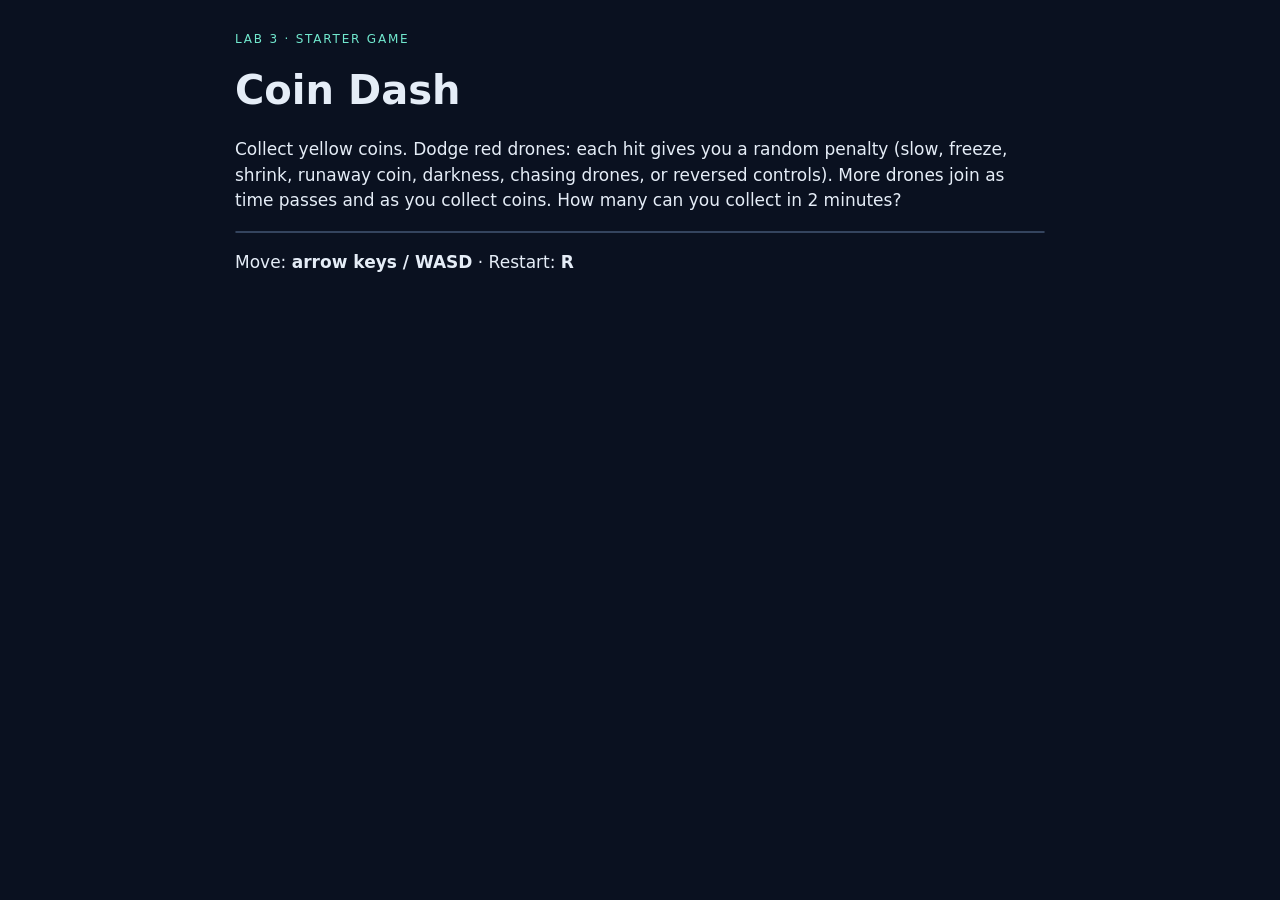
==== upgraded/index.html @ bdf5cee5 "Add upgraded Coin Dash with random drone penalties Hitting a drone no longer ends the round. Instead" ====
<!doctype html>
<html lang="en">
<head>
<meta charset="utf-8"><meta name="viewport" content="width=device-width,initial-scale=1">
<title>Coin Dash — Upgraded</title>
<link rel="stylesheet" href="style.css">
</head>
<body>
<main>
  <header><p>LAB 3 · STARTER GAME</p><h1>Coin Dash</h1>
  <p>Collect yellow coins. Dodge red drones: each hit gives you a random penalty (slow, freeze, shrink, runaway coin, darkness, chasing drones, or reversed controls). More drones join as time passes and as you collect coins. How many can you collect in 2 minutes?</p></header>
  <div id="game" aria-label="Coin Dash game. Move with arrow keys or WASD."></div>
  <p>Move: <strong>arrow keys / WASD</strong> · Restart: <strong>R</strong></p>
</main>
<script src="../vendor/phaser-3.90.0.min.js"></script>
<script src="settings.js"></script><script src="game.js"></script>
</body>
</html>
---- upgraded/style.css ----
* { box-sizing: border-box; }
body { margin: 0; background: #0a1120; color: #e5edf7; font: 17px/1.5 system-ui, sans-serif; }
main { max-width: 850px; margin: 30px auto; padding: 0 20px; }
header > p:first-child { color: #71e8ce; font-size: 12px; letter-spacing: .15em; }
h1 { margin: 0; font-size: 40px; }
#game { border: 1px solid #34445e; border-radius: 12px; overflow: hidden; }
canvas { display: block; }
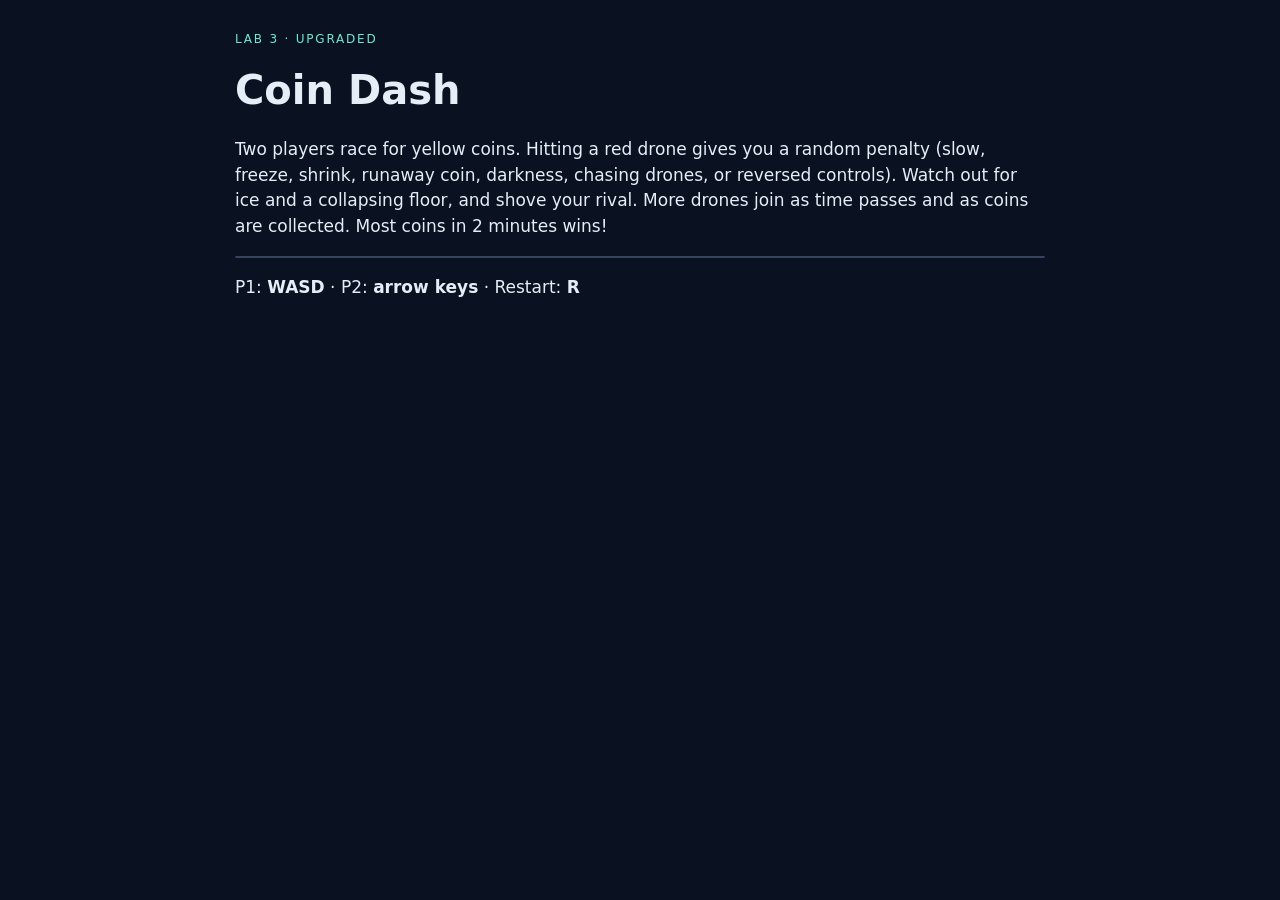
==== commit dcc7e0a0: "Combine upgraded game with the two-player version The upgraded game is now the partner's two-player " ====
--- a/upgraded/index.html
+++ b/upgraded/index.html
@@ -7,10 +7,10 @@
 </head>
 <body>
 <main>
-  <header><p>LAB 3 · STARTER GAME</p><h1>Coin Dash</h1>
-  <p>Collect yellow coins. Dodge red drones: each hit gives you a random penalty (slow, freeze, shrink, runaway coin, darkness, chasing drones, or reversed controls). More drones join as time passes and as you collect coins. How many can you collect in 2 minutes?</p></header>
-  <div id="game" aria-label="Coin Dash game. Move with arrow keys or WASD."></div>
-  <p>Move: <strong>arrow keys / WASD</strong> · Restart: <strong>R</strong></p>
+  <header><p>LAB 3 · UPGRADED</p><h1>Coin Dash</h1>
+  <p>Two players race for yellow coins. Hitting a red drone gives you a random penalty (slow, freeze, shrink, runaway coin, darkness, chasing drones, or reversed controls). Watch out for ice and a collapsing floor, and shove your rival. More drones join as time passes and as coins are collected. Most coins in 2 minutes wins!</p></header>
+  <div id="game" aria-label="Coin Dash game. Player 1 moves with WASD, Player 2 with the arrow keys."></div>
+  <p>P1: <strong>WASD</strong> · P2: <strong>arrow keys</strong> · Restart: <strong>R</strong></p>
 </main>
 <script src="../vendor/phaser-3.90.0.min.js"></script>
 <script src="settings.js"></script><script src="game.js"></script>
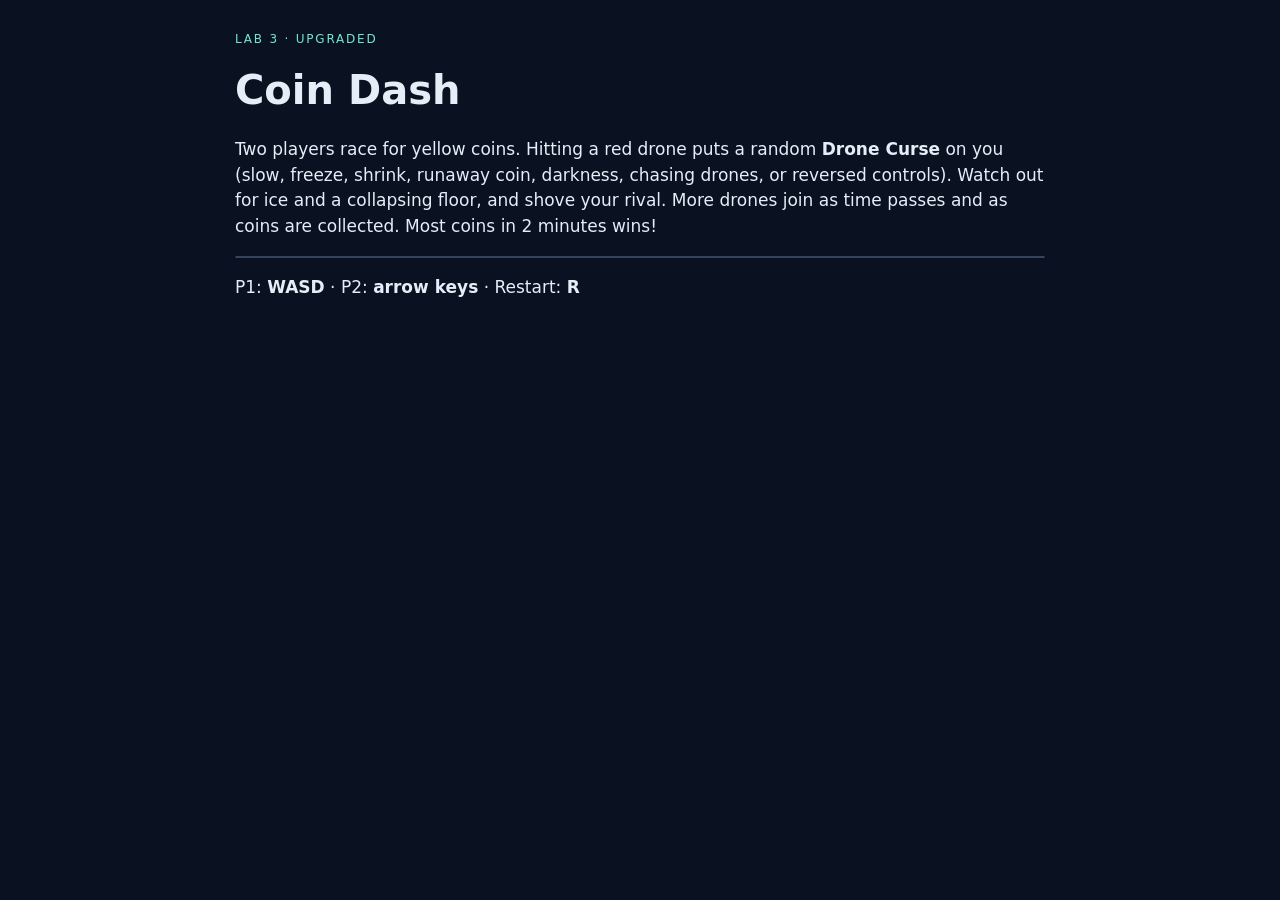
==== commit d3598891: "Rename drone penalties to Drone Curses Co-Authored-By: Claude Opus 5.5 <noreply@anthropic.com>" ====
--- a/upgraded/index.html
+++ b/upgraded/index.html
@@ -8,7 +8,7 @@
 <body>
 <main>
   <header><p>LAB 3 · UPGRADED</p><h1>Coin Dash</h1>
-  <p>Two players race for yellow coins. Hitting a red drone gives you a random penalty (slow, freeze, shrink, runaway coin, darkness, chasing drones, or reversed controls). Watch out for ice and a collapsing floor, and shove your rival. More drones join as time passes and as coins are collected. Most coins in 2 minutes wins!</p></header>
+  <p>Two players race for yellow coins. Hitting a red drone puts a random <strong>Drone Curse</strong> on you (slow, freeze, shrink, runaway coin, darkness, chasing drones, or reversed controls). Watch out for ice and a collapsing floor, and shove your rival. More drones join as time passes and as coins are collected. Most coins in 2 minutes wins!</p></header>
   <div id="game" aria-label="Coin Dash game. Player 1 moves with WASD, Player 2 with the arrow keys."></div>
   <p>P1: <strong>WASD</strong> · P2: <strong>arrow keys</strong> · Restart: <strong>R</strong></p>
 </main>
